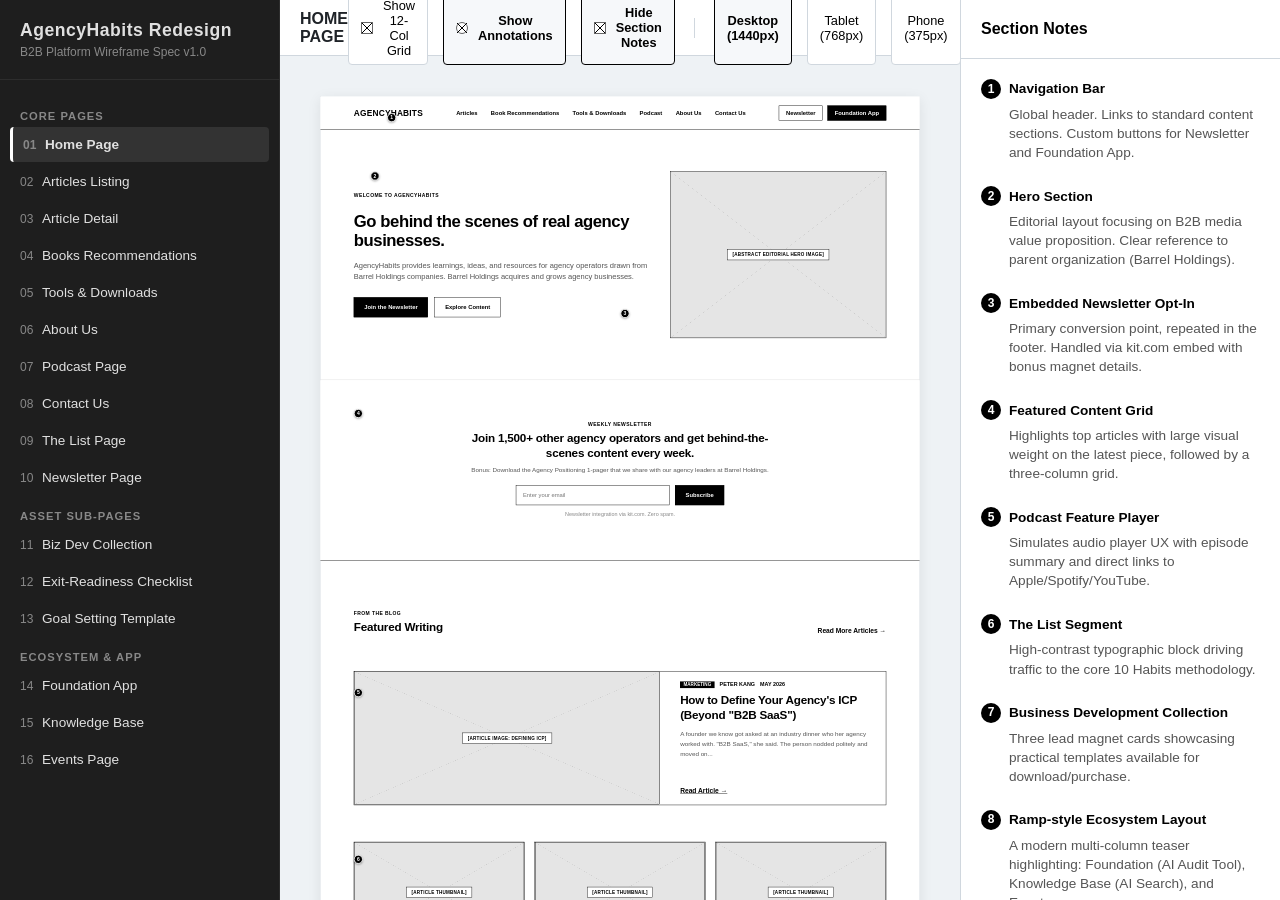
==== index.html @ b7a760b6 "change mobile block message to English" ====
<!DOCTYPE html>
<html lang="en">
<head>
  <meta charset="UTF-8">
  <meta name="viewport" content="width=device-width, initial-scale=1.0">
  <title>AgencyHabits Redesign — Wireframes Spec</title>
  <link rel="stylesheet" href="styles.css">
</head>
<body>

  <!-- LEFT PANEL: Side navigation list of wireframes -->
  <aside class="sidebar">
    <div class="sidebar-header">
      <h1>AgencyHabits Redesign</h1>
      <p>B2B Platform Wireframe Spec v1.0</p>
    </div>
    
    <nav class="sidebar-menu">
      <div class="menu-section-title">Core Pages</div>
      <div class="menu-item active" data-page-id="home" onclick="navigateTo('home')">
        <span class="menu-item-num">01</span> Home Page
      </div>
      <div class="menu-item" data-page-id="articles" onclick="navigateTo('articles')">
        <span class="menu-item-num">02</span> Articles Listing
      </div>
      <div class="menu-item" data-page-id="article_template" onclick="navigateTo('article_template')">
        <span class="menu-item-num">03</span> Article Detail
      </div>
      <div class="menu-item" data-page-id="books" onclick="navigateTo('books')">
        <span class="menu-item-num">04</span> Books Recommendations
      </div>
      <div class="menu-item" data-page-id="tools" onclick="navigateTo('tools')">
        <span class="menu-item-num">05</span> Tools & Downloads
      </div>
      <div class="menu-item" data-page-id="about" onclick="navigateTo('about')">
        <span class="menu-item-num">06</span> About Us
      </div>
      <div class="menu-item" data-page-id="podcast" onclick="navigateTo('podcast')">
        <span class="menu-item-num">07</span> Podcast Page
      </div>
      <div class="menu-item" data-page-id="contact" onclick="navigateTo('contact')">
        <span class="menu-item-num">08</span> Contact Us
      </div>
      <div class="menu-item" data-page-id="thelist" onclick="navigateTo('thelist')">
        <span class="menu-item-num">09</span> The List Page
      </div>
      <div class="menu-item" data-page-id="newsletter" onclick="navigateTo('newsletter')">
        <span class="menu-item-num">10</span> Newsletter Page
      </div>

      <div class="menu-section-title">Asset Sub-Pages</div>
      <div class="menu-item" data-page-id="bizdev_collection" onclick="navigateTo('bizdev_collection')">
        <span class="menu-item-num">11</span> Biz Dev Collection
      </div>
      <div class="menu-item" data-page-id="exit_checklist" onclick="navigateTo('exit_checklist')">
        <span class="menu-item-num">12</span> Exit-Readiness Checklist
      </div>
      <div class="menu-item" data-page-id="goal_template" onclick="navigateTo('goal_template')">
        <span class="menu-item-num">13</span> Goal Setting Template
      </div>

      <div class="menu-section-title">Ecosystem & App</div>
      <div class="menu-item" data-page-id="foundation" onclick="navigateTo('foundation')">
        <span class="menu-item-num">14</span> Foundation App
      </div>
      <div class="menu-item" data-page-id="kb" onclick="navigateTo('kb')">
        <span class="menu-item-num">15</span> Knowledge Base
      </div>
      <div class="menu-item" data-page-id="events" onclick="navigateTo('events')">
        <span class="menu-item-num">16</span> Events Page
      </div>
    </nav>
  </aside>

  <!-- MIDDLE: Main layout workspace -->
  <main class="main-layout">
    <!-- Top toolbar controls -->
    <div class="control-bar">
      <div class="page-title-display" id="page-title-display">HOME PAGE</div>
      <div class="view-controls">
        <!-- Canvas view controls -->
        <button class="btn-control" id="btn-grid" onclick="toggleGrid()">
          <span class="wf-icon-placeholder" style="width: 12px; height: 12px; border-color: #666; margin-right: 4px;"></span> Show 12-Col Grid
        </button>
        <button class="btn-control active" id="btn-annotations" onclick="toggleAnnotations()">
          <span class="wf-icon-placeholder wf-icon-circle" style="width: 12px; height: 12px; border-color: #666; margin-right: 4px;"></span> Show Annotations
        </button>
        <button class="btn-control active" id="btn-section-notes" onclick="toggleSectionNotes()">
          <span class="wf-icon-placeholder" style="width: 12px; height: 12px; border-color: #666; margin-right: 4px;"></span> Hide Section Notes
        </button>
        
        <span style="border-left: 1px solid #d0d7de; margin: 0 4px; height: 20px; align-self: center;"></span>

        <!-- Device viewport switcher -->
        <button class="btn-control active" id="btn-device-desktop" onclick="setDeviceView('desktop')">
          Desktop (1440px)
        </button>
        <button class="btn-control" id="btn-device-tablet" onclick="setDeviceView('tablet')">
          Tablet (768px)
        </button>
        <button class="btn-control" id="btn-device-phone" onclick="setDeviceView('phone')">
          Phone (375px)
        </button>
      </div>
    </div>

    <!-- Wireframe canvas space -->
    <div class="canvas-viewport" id="canvas-viewport">
      <div class="canvas-scale-wrapper" id="canvas-scale-wrapper">
        <div class="wireframe-canvas" id="wireframe-canvas">
          <!-- Rendered wireframes and overlay badges go here -->
        </div>
      </div>
    </div>
  </main>

  <!-- RIGHT PANEL: Annotation details -->
  <aside class="annotation-sidebar" id="annotation-sidebar">
    <div class="annotation-sidebar-header">
      <h2>Section Notes</h2>
    </div>
    <div class="annotation-list" id="annotation-list">
      <!-- Annotation items go here -->
    </div>
  </aside>

  <!-- MOBILE ACCESS BLOCK OVERLAY (Triggers on physical phone screen sizes) -->
  <div class="mobile-block-overlay">
    <div class="mobile-block-content">
      <span class="mobile-block-icon">🖥️</span>
      <h2>Desktop Only Access</h2>
      <p>Please open this link on a desktop computer or laptop to view the interactive wireframes.</p>
    </div>
  </div>

  <script src="app.js"></script>
</body>
</html>
---- styles.css ----
/* Design System & Presentation CSS for AgencyHabits Wireframes */

/* 1. PRESENTATION WRAPPER (Figma-like workspace) */
:root {
  --bg-workspace: #eef2f5;
  --bg-sidebar: #1e1e1e;
  --text-sidebar: #e0e0e0;
  --text-sidebar-muted: #888888;
  --border-sidebar: #2d2d2d;
  --accent-blue: #007acc;
  
  /* Wireframe variables */
  --wf-bg: #ffffff;
  --wf-text: #000000;
  --wf-text-muted: #555555;
  --wf-border: #000000;
  --wf-border-muted: #cccccc;
  --wf-placeholder-bg: #e5e5e5;
  --wf-placeholder-text: #666666;
}

* {
  box-sizing: border-box;
  margin: 0;
  padding: 0;
}

body {
  font-family: -apple-system, BlinkMacSystemFont, "Segoe UI", Roboto, Helvetica, Arial, sans-serif;
  background-color: var(--bg-workspace);
  overflow: hidden;
  height: 100vh;
  display: flex;
}

/* Sidebar Navigation */
.sidebar {
  width: 280px;
  min-width: 280px;
  max-width: 280px;
  background-color: var(--bg-sidebar);
  color: var(--text-sidebar);
  border-right: 1px solid var(--border-sidebar);
  display: flex;
  flex-direction: column;
  height: 100vh;
  z-index: 10;
  flex-shrink: 0;
}

.sidebar-header {
  padding: 20px;
  border-bottom: 1px solid var(--border-sidebar);
}

.sidebar-header h1 {
  font-size: 1.1rem;
  font-weight: 700;
  letter-spacing: 0.5px;
}

.sidebar-header p {
  font-size: 0.75rem;
  color: var(--text-sidebar-muted);
  margin-top: 4px;
}

.sidebar-menu {
  flex: 1;
  overflow-y: auto;
  padding: 15px 10px;
}

.menu-section-title {
  font-size: 0.7rem;
  text-transform: uppercase;
  color: var(--text-sidebar-muted);
  font-weight: 700;
  margin: 15px 10px 5px 10px;
  letter-spacing: 1px;
}

.menu-item {
  display: flex;
  align-items: center;
  padding: 10px;
  font-size: 0.85rem;
  color: var(--text-sidebar);
  text-decoration: none;
  border-radius: 4px;
  margin-bottom: 2px;
  cursor: pointer;
  transition: background-color 0.2s;
}

.menu-item:hover {
  background-color: #2a2a2a;
}

.menu-item.active {
  background-color: #333333;
  font-weight: 600;
  border-left: 3px solid #ffffff;
}

.menu-item-num {
  font-size: 0.75rem;
  color: var(--text-sidebar-muted);
  width: 22px;
}

/* Control Bar at Top of Canvas */
.main-layout {
  flex: 1;
  display: flex;
  flex-direction: column;
  height: 100vh;
  position: relative;
  min-width: 0;
}

.control-bar {
  height: 56px;
  background-color: #ffffff;
  border-bottom: 1px solid #d0d7de;
  display: flex;
  align-items: center;
  justify-content: space-between;
  padding: 0 20px;
  z-index: 5;
}

.page-title-display {
  font-size: 1rem;
  font-weight: 600;
  color: #1f2328;
}

.view-controls {
  display: flex;
  gap: 15px;
}

.btn-control {
  background: #ffffff;
  border: 1px solid #d0d7de;
  padding: 6px 12px;
  border-radius: 4px;
  font-size: 0.8rem;
  font-weight: 500;
  cursor: pointer;
  display: flex;
  align-items: center;
  gap: 6px;
}

.btn-control:hover {
  background: #f6f8fa;
  border-color: #8c959f;
}

.btn-control.active {
  background: #f6f8fa;
  border-color: #000000;
  font-weight: 600;
}

/* Main Canvas Viewport */
.canvas-viewport {
  flex: 1;
  overflow-y: auto;
  overflow-x: hidden;
  padding: 40px;
  display: flex;
  justify-content: center;
  align-items: flex-start;
  position: relative;
}

/* Canvas Scale Wrapper to handle Framer-like zoom-to-fit scroll boundaries */
.canvas-scale-wrapper {
  position: relative;
  display: flex;
  justify-content: center;
  align-items: flex-start;
  transform-origin: top center;
  transition: width 0.2s ease, height 0.2s ease;
}

/* Desktop Canvas container (Locks to 1440px wide) */
.wireframe-canvas {
  min-height: 900px;
  background-color: var(--wf-bg);
  box-shadow: 0 8px 30px rgba(0, 0, 0, 0.08);
  border: 1px solid #d0d7de;
  position: relative;
  transform-origin: top center;
  flex-shrink: 0;
  display: flex;
  flex-direction: column;
}

/* 12-Column Grid Overlay */
.grid-overlay {
  position: absolute;
  top: 0;
  left: 0;
  width: 100%;
  height: 100%;
  pointer-events: none;
  z-index: 100;
  display: grid;
  grid-template-columns: repeat(12, 1fr);
  column-gap: 24px;
  padding: 0 80px; /* Generous margins */
  opacity: 0.15;
  display: none; /* Toggleable */
}

.grid-overlay-col {
  background-color: #ff0000;
  height: 100%;
}

/* Annotation Sidebar Pane */
.annotation-sidebar {
  width: 320px;
  min-width: 320px;
  max-width: 320px;
  background-color: #ffffff;
  border-left: 1px solid #d0d7de;
  display: flex;
  flex-direction: column;
  height: 100vh;
  z-index: 10;
  flex-shrink: 0;
}

.annotation-sidebar-header {
  padding: 20px;
  border-bottom: 1px solid #d0d7de;
}

.annotation-sidebar-header h2 {
  font-size: 1rem;
  font-weight: 600;
}

.annotation-list {
  flex: 1;
  overflow-y: auto;
  padding: 20px;
}

.annotation-item {
  margin-bottom: 24px;
  font-size: 0.85rem;
  line-height: 1.4;
}

.annotation-item-header {
  display: flex;
  align-items: center;
  gap: 8px;
  margin-bottom: 6px;
}

.annotation-num {
  width: 20px;
  height: 20px;
  border-radius: 50%;
  background-color: #000000;
  color: #ffffff;
  font-size: 0.75rem;
  font-weight: 700;
  display: flex;
  align-items: center;
  justify-content: center;
}

.annotation-title {
  font-weight: 600;
}

.annotation-body {
  color: #555555;
  padding-left: 28px;
}

.annotation-badge {
  position: absolute;
  width: 22px;
  height: 22px;
  border-radius: 50%;
  background-color: #000000;
  color: #ffffff;
  font-size: 0.75rem;
  font-weight: 700;
  display: flex;
  align-items: center;
  justify-content: center;
  border: 2px solid #ffffff;
  box-shadow: 0 2px 5px rgba(0,0,0,0.3);
  z-index: 99;
  cursor: pointer;
}

/* 2. WIREFRAME GLOBAL COMPONENT STYLING */

/* Typography */
.wf-h1 {
  font-family: inherit;
  font-size: 40px;
  line-height: 1.15;
  font-weight: 800;
  color: var(--wf-text);
  letter-spacing: -1px;
}

.wf-h2 {
  font-family: inherit;
  font-size: 28px;
  line-height: 1.25;
  font-weight: 700;
  color: var(--wf-text);
  letter-spacing: -0.5px;
}

.wf-h3 {
  font-family: inherit;
  font-size: 20px;
  line-height: 1.3;
  font-weight: 700;
  color: var(--wf-text);
}

.wf-h4 {
  font-family: inherit;
  font-size: 16px;
  line-height: 1.4;
  font-weight: 700;
  color: var(--wf-text);
}

.wf-body-large {
  font-size: 18px;
  line-height: 1.5;
  color: var(--wf-text-muted);
}

.wf-body {
  font-size: 15px;
  line-height: 1.6;
  color: var(--wf-text-muted);
}

.wf-body-small {
  font-size: 13px;
  line-height: 1.5;
  color: var(--wf-text-muted);
}

/* Grid & Layout Units */
.grid-container {
  display: grid;
  grid-template-columns: repeat(12, 1fr);
  column-gap: 24px;
  row-gap: 48px; /* Generous spacing between rows when wrapping */
  padding: 0 80px;
  width: 100%;
}

.wf-section-pad {
  padding-top: 120px; /* Enormous breathing room */
  padding-bottom: 120px; /* Enormous breathing room */
  border-bottom: 1px solid var(--wf-border-muted);
}

/* Global Nav Bar */
.wf-nav {
  height: 80px;
  border-bottom: 1px solid var(--wf-border);
  display: flex;
  align-items: center;
  justify-content: space-between;
  padding: 0 80px;
  background: var(--wf-bg);
}

.wf-logo {
  font-size: 20px;
  font-weight: 800;
  text-transform: uppercase;
  letter-spacing: 0.5px;
  text-decoration: none;
  color: var(--wf-text);
}

.wf-nav-links {
  display: flex;
  gap: 32px;
}

.wf-nav-link {
  text-decoration: none;
  font-size: 14px;
  font-weight: 600;
  color: var(--wf-text);
}

.wf-nav-link:hover {
  text-decoration: underline;
}

/* Global Footer */
.wf-footer {
  border-top: 1px solid var(--wf-border);
  padding: 100px 80px;
  background: var(--wf-bg);
}

.wf-footer-top {
  display: flex;
  justify-content: space-between;
  margin-bottom: 40px;
}

.wf-footer-links {
  display: grid;
  grid-template-columns: repeat(2, 1fr);
  column-gap: 60px;
  row-gap: 12px;
}

.wf-footer-link {
  font-size: 14px;
  text-decoration: none;
  color: var(--wf-text);
  font-weight: 500;
}

.wf-footer-link:hover {
  text-decoration: underline;
}

.wf-footer-bottom {
  display: flex;
  justify-content: space-between;
  align-items: center;
  padding-top: 24px;
  border-top: 1px solid var(--wf-border-muted);
}

.wf-footer-copyright {
  font-size: 13px;
  color: var(--wf-text-muted);
}

/* Shared UI Components */
.wf-btn {
  display: inline-flex;
  align-items: center;
  justify-content: center;
  padding: 12px 24px;
  font-size: 14px;
  font-weight: 600;
  text-decoration: none;
  cursor: pointer;
  height: 48px;
  border-radius: 0; /* Boxy wireframe aesthetic */
  transition: opacity 0.2s;
}

.wf-btn-primary {
  background-color: var(--wf-text);
  color: var(--wf-bg);
  border: 1px solid var(--wf-text);
}

.wf-btn-secondary {
  background-color: var(--wf-bg);
  color: var(--wf-text);
  border: 1px solid var(--wf-text);
}

.wf-btn-primary:hover, .wf-btn-secondary:hover {
  opacity: 0.8;
}

.wf-input-text {
  height: 48px;
  padding: 0 16px;
  border: 1px solid var(--wf-border);
  font-size: 14px;
  outline: none;
  background-color: var(--wf-bg);
  width: 100%;
}

.wf-label {
  font-size: 12px;
  font-weight: 700;
  text-transform: uppercase;
  letter-spacing: 1px;
  display: block;
  margin-bottom: 8px;
}

/* Custom Wireframe Placeholders */
.wf-placeholder-box {
  background-color: var(--wf-placeholder-bg);
  border: 1px solid var(--wf-border);
  position: relative;
  display: flex;
  align-items: center;
  justify-content: center;
  overflow: hidden;
}

/* Standard X Background for Wireframe Placeholders */
.wf-placeholder-box::before, .wf-placeholder-box::after {
  content: "";
  position: absolute;
  top: 0;
  left: 0;
  width: 100%;
  height: 100%;
  pointer-events: none;
}

.wf-placeholder-box::before {
  background: linear-gradient(to top right, transparent calc(50% - 0.5px), var(--wf-border-muted) 50%, transparent calc(50% + 0.5px));
}

.wf-placeholder-box::after {
  background: linear-gradient(to top left, transparent calc(50% - 0.5px), var(--wf-border-muted) 50%, transparent calc(50% + 0.5px));
}

.wf-placeholder-label {
  background-color: var(--wf-bg);
  color: var(--wf-text);
  padding: 6px 12px;
  border: 1px solid var(--wf-border);
  font-size: 11px;
  font-weight: 700;
  text-transform: uppercase;
  z-index: 1;
  letter-spacing: 0.5px;
}

/* Geometric Icon Placeholders */
.wf-icon-placeholder {
  width: 24px;
  height: 24px;
  border: 1px solid var(--wf-border);
  display: inline-flex;
  align-items: center;
  justify-content: center;
  position: relative;
  background-color: var(--wf-bg);
  flex-shrink: 0;
}

.wf-icon-placeholder::before, .wf-icon-placeholder::after {
  content: "";
  position: absolute;
  top: 0;
  left: 0;
  width: 100%;
  height: 100%;
}
.wf-icon-placeholder::before {
  background: linear-gradient(to top right, transparent calc(50% - 0.5px), var(--wf-border) 50%, transparent calc(50% + 0.5px));
}
.wf-icon-placeholder::after {
  background: linear-gradient(to top left, transparent calc(50% - 0.5px), var(--wf-border) 50%, transparent calc(50% + 0.5px));
}

.wf-icon-circle {
  border-radius: 50%;
}

/* 3. PAGE-SPECIFIC CONTAINER ELEMENTS */

.wf-newsletter-cta-band {
  background-color: var(--wf-bg);
  border-bottom: 1px solid var(--wf-border);
  padding: 100px 80px;
}

.wf-newsletter-cta-content {
  max-width: 800px;
  margin: 0 auto;
  text-align: center;
}

.wf-newsletter-form {
  display: flex;
  gap: 12px;
  margin-top: 24px;
  justify-content: center;
  max-width: 500px;
  margin-left: auto;
  margin-right: auto;
}

/* Article Cards */
.wf-article-card {
  border: 1px solid var(--wf-border);
  background: var(--wf-bg);
  display: flex;
  flex-direction: column;
}

.wf-article-card-large {
  grid-column: span 12;
  display: grid;
  grid-template-columns: repeat(12, 1fr);
  column-gap: 24px;
  border: 1px solid var(--wf-border);
}

.wf-article-card-image {
  height: 240px;
  width: 100%;
}

.wf-article-card-content {
  padding: 24px;
  display: flex;
  flex-direction: column;
  justify-content: space-between;
  flex: 1;
}

.wf-meta-row {
  display: flex;
  align-items: center;
  gap: 12px;
  margin-bottom: 12px;
  font-size: 13px;
  font-weight: 600;
  text-transform: uppercase;
}

.wf-category-tag {
  background: var(--wf-text);
  color: var(--wf-bg);
  padding: 2px 8px;
  font-size: 11px;
}

/* Book Cards */
.wf-book-card {
  border: 1px solid var(--wf-border);
  padding: 24px;
  display: flex;
  gap: 24px;
  background: var(--wf-bg);
}

.wf-book-cover {
  width: 120px;
  height: 180px;
  flex-shrink: 0;
}

.wf-book-info {
  display: flex;
  flex-direction: column;
  justify-content: space-between;
}

/* Tool cards */
.wf-tool-card {
  border: 1px solid var(--wf-border);
  display: flex;
  margin-bottom: 40px;
  background: var(--wf-bg);
}

.wf-tool-card-reverse {
  flex-direction: row-reverse;
}

.wf-tool-image {
  width: 50%;
  height: 360px;
}

.wf-tool-content {
  width: 50%;
  padding: 48px;
  display: flex;
  flex-direction: column;
  justify-content: center;
}

/* Accordion */
.wf-accordion {
  border: 1px solid var(--wf-border);
  margin-bottom: 12px;
  background: var(--wf-bg);
}

.wf-accordion-header {
  padding: 20px 24px;
  font-weight: 700;
  display: flex;
  justify-content: space-between;
  align-items: center;
  cursor: pointer;
  user-select: none;
}

.wf-accordion-content {
  padding: 0 24px 20px 24px;
  color: var(--wf-text-muted);
  display: none;
}

.wf-accordion.open .wf-accordion-content {
  display: block;
}

.wf-accordion-icon {
  font-size: 18px;
  font-weight: bold;
}

/* Filter Tabs */
.wf-filters {
  display: flex;
  gap: 8px;
  margin-top: 24px;
  margin-bottom: 40px;
  flex-wrap: wrap;
  align-items: center;
  justify-content: space-between;
}

.wf-filter-tabs {
  display: flex;
  gap: 8px;
  flex-wrap: wrap;
}

.wf-filter-tab {
  padding: 8px 16px;
  border: 1px solid var(--wf-border-muted);
  font-size: 13px;
  font-weight: 600;
  cursor: pointer;
  background: var(--wf-bg);
}

.wf-filter-tab.active {
  border-color: var(--wf-border);
  background: var(--wf-text);
  color: var(--wf-bg);
}

/* Reading Progress Bar */
.wf-reading-progress-container {
  position: sticky;
  top: 0;
  width: 100%;
  height: 4px;
  background-color: var(--wf-border-muted);
  z-index: 1000;
}

.wf-reading-progress-bar {
  height: 100%;
  width: 30%; /* Will animate or stay static in wireframe */
  background-color: var(--wf-text);
}

/* Numbered Items for The List */
.wf-list-item {
  padding: 60px 0;
  border-bottom: 1px solid var(--wf-border-muted);
}

.wf-list-item-num {
  font-size: 64px;
  font-family: Georgia, serif;
  font-weight: bold;
  line-height: 1;
  margin-bottom: 16px;
}

/* General Layout helpers */
.flex-row {
  display: flex;
}

.gap-large {
  gap: 40px;
}

.align-center {
  align-items: center;
}

.justify-between {
  justify-content: space-between;
}

.flex-1 {
  flex: 1;
}

.width-60 {
  width: 60%;
}

.width-40 {
  width: 40%;
}

/* 4. RESPONSIVE MEDIA QUERIES FOR WIREFRAME CANVAS CONTENT (REMOVED: Handled dynamically by canvas device switcher to prevent desktop layout breakage on narrow browser viewports) */

/* 5. CANVAS DEVICE SWITCHER SPECIFIC OVERRIDES */
.wireframe-canvas.view-desktop {
  width: 1440px !important;
  min-width: 1440px !important;
  max-width: 1440px !important;
}

.wireframe-canvas.view-tablet {
  width: 768px !important;
  min-width: 768px !important;
  max-width: 768px !important;
}

.wireframe-canvas.view-phone {
  width: 375px !important;
  min-width: 375px !important;
  max-width: 375px !important;
}

/* Tablet Responsive Canvas Overrides */
.view-tablet .grid-container {
  padding: 0 40px !important;
  column-gap: 20px !important;
  row-gap: 32px !important;
}

.view-tablet .grid-container > * {
  grid-column: span 12 !important;
}

.view-tablet .wf-section-pad {
  padding-top: 80px !important;
  padding-bottom: 80px !important;
}

.view-tablet .wf-nav {
  padding: 20px 40px !important;
  height: auto !important;
  flex-direction: column !important;
  gap: 16px !important;
}

.view-tablet .wf-nav-links {
  gap: 16px !important;
  flex-wrap: wrap !important;
  justify-content: center !important;
}

.view-tablet .wf-article-card-large {
  grid-template-columns: 1fr !important;
}

.view-tablet .wf-article-card-large > div {
  grid-column: span 12 !important;
}

.view-tablet .wf-footer, .view-tablet .wf-newsletter-cta-band {
  padding: 60px 40px !important;
}

/* Tablet Typography Overrides */
.view-tablet .wf-h1 { font-size: 32px !important; line-height: 1.2 !important; }
.view-tablet .wf-h2 { font-size: 24px !important; line-height: 1.25 !important; }
.view-tablet .wf-h3 { font-size: 18px !important; line-height: 1.3 !important; }
.view-tablet .wf-h4 { font-size: 15px !important; }


/* Phone Responsive Canvas Overrides */
.view-phone .grid-container {
  padding: 0 20px !important;
  column-gap: 12px !important;
  row-gap: 24px !important;
}

.view-phone .grid-container > * {
  grid-column: span 12 !important;
}

.view-phone .wf-section-pad {
  padding-top: 60px !important;
  padding-bottom: 60px !important;
}

.view-phone .wf-nav {
  padding: 16px 20px !important;
  height: auto !important;
  flex-direction: column !important;
  gap: 12px !important;
  align-items: center !important;
}

.view-phone .wf-nav-links {
  flex-direction: column !important;
  gap: 12px !important;
  align-items: center !important;
}

.view-phone .wf-article-card-large {
  grid-template-columns: 1fr !important;
}

.view-phone .wf-article-card-large > div {
  grid-column: span 12 !important;
}

.view-phone .wf-footer, .view-phone .wf-newsletter-cta-band {
  padding: 48px 20px !important;
}

/* Phone Typography Overrides */
.view-phone .wf-h1 { font-size: 24px !important; line-height: 1.25 !important; letter-spacing: -0.5px !important; }
.view-phone .wf-h2 { font-size: 20px !important; line-height: 1.3 !important; }
.view-phone .wf-h3 { font-size: 16px !important; line-height: 1.35 !important; }
.view-phone .wf-h4 { font-size: 14px !important; }
.view-phone .wf-body-large { font-size: 15px !important; line-height: 1.5 !important; }
.view-phone .wf-body { font-size: 14px !important; line-height: 1.55 !important; }
.view-phone .wf-body-small { font-size: 12px !important; line-height: 1.5 !important; }


/* Universal selector overrides inside Tablet / Phone views to stack 2-col and 3-col layouts */
.view-tablet div[style*="grid-template-columns: repeat(2, 1fr)"],
.view-phone div[style*="grid-template-columns: repeat(2, 1fr)"],
.view-tablet div[style*="grid-template-columns: repeat(3, 1fr)"],
.view-phone div[style*="grid-template-columns: repeat(3, 1fr)"],
.view-tablet div[style*="grid-template-columns: repeat(12, 1fr)"],
.view-phone div[style*="grid-template-columns: repeat(12, 1fr)"] {
  grid-template-columns: 1fr !important;
  gap: 24px !important;
}

/* Force all inline grid items to span full width to prevent column breakage */
.view-tablet [style*="grid-column"],
.view-phone [style*="grid-column"] {
  grid-column: 1 / -1 !important;
}

/* Reset hardcoded height sections to flow dynamically when stacked */
.view-tablet section[style*="height:"],
.view-phone section[style*="height:"] {
  height: auto !important;
  min-height: 500px !important;
  padding-top: 60px !important;
  padding-bottom: 60px !important;
}

.view-tablet .wf-tool-card, .view-phone .wf-tool-card {
  flex-direction: column !important;
}

.view-tablet .wf-tool-image, .view-phone .wf-tool-image,
.view-tablet .wf-tool-content, .view-phone .wf-tool-content {
  width: 100% !important;
  padding: 24px !important;
}

.view-phone .wf-placeholder-box {
  height: 160px !important; /* Scale down card thumbnails and images on mobile */
  min-height: 0 !important; /* Overrides inline min-heights like 320px */
}

.view-tablet .wf-placeholder-box {
  min-height: 0 !important; /* Overrides inline min-heights like 320px */
}

.view-phone .annotation-badge {
  left: auto !important;
  right: 12px !important;
}

.view-phone .wf-newsletter-form {
  flex-direction: column !important;
  width: 100% !important;
  max-width: 100% !important;
  gap: 12px !important;
}

.view-phone .wf-newsletter-form input,
.view-phone .wf-newsletter-form button {
  width: 100% !important;
}

/* Stacking book cards on mobile to avoid horizontal squishing */
.view-phone .wf-book-card {
  flex-direction: column !important;
  align-items: center !important;
  text-align: center !important;
  gap: 16px !important;
  padding: 20px !important;
}

.view-phone .wf-book-cover {
  width: 100px !important;
  height: 150px !important;
}

.view-phone .wf-book-info {
  gap: 12px !important;
}

/* Resizing list step numbers to fit mobile screen widths */
.view-phone .wf-list-item-num {
  font-size: 48px !important;
  margin-bottom: 8px !important;
}

.view-tablet .wf-list-item-num {
  font-size: 56px !important;
}

/* Universal selector overrides for inline padded blocks inside Tablet / Phone views */
.view-phone [style*="padding: 48px"] { padding: 24px !important; }
.view-phone [style*="padding: 40px"] { padding: 20px !important; }
.view-phone [style*="padding: 32px"] { padding: 16px !important; }
.view-phone [style*="padding: 24px"] { padding: 16px !important; }
.view-phone [style*="padding: 20px"] { padding: 12px !important; }

.view-tablet [style*="padding: 48px"] { padding: 32px !important; }
.view-tablet [style*="padding: 40px"] { padding: 24px !important; }
.view-tablet [style*="padding: 32px"] { padding: 20px !important; }


/* ==========================================
   PHASE 5 SPECIFIC BUG FIXES (MOBILE ADAPTATION)
   ========================================== */

/* 1. Footer layout fixes on mobile (stacked top, stacked bottom, 2-col links) */
.view-phone .wf-footer-top {
  flex-direction: column !important;
  align-items: flex-start !important;
  gap: 32px !important;
}

.view-phone .wf-footer-links {
  grid-template-columns: repeat(2, 1fr) !important;
  gap: 16px !important;
  width: 100% !important;
}

.view-phone .wf-footer-bottom {
  flex-direction: column !important;
  align-items: flex-start !important;
  gap: 12px !important;
}

/* 2. Home Page Featured Podcast Player mobile stack and centering */
.view-phone div[style*="display: flex; gap: 24px; align-items: center;"] {
  flex-direction: column !important;
  align-items: center !important;
  text-align: center !important;
}

.view-phone div[style*="display: flex; gap: 24px; align-items: center;"] .wf-placeholder-box {
  width: 160px !important;
  height: 160px !important;
  margin-bottom: 8px !important;
}

.view-phone div[style*="display: flex; gap: 24px; align-items: center;"] div[style*="display: flex; align-items: center;"] {
  flex-direction: column !important;
  align-items: center !important;
  gap: 8px !important;
}

/* 3. Articles Listing Featured section layouts stack and size equalization */
.view-phone div[style*="grid-template-columns: repeat(12, 1fr)"] > div[style*="grid-column: span 8"],
.view-tablet div[style*="grid-template-columns: repeat(12, 1fr)"] > div[style*="grid-column: span 8"] {
  height: 220px !important;
}

.view-phone div[style*="grid-template-columns: repeat(12, 1fr)"] > div[style*="grid-column: span 8"] p,
.view-tablet div[style*="grid-template-columns: repeat(12, 1fr)"] > div[style*="grid-column: span 8"] p {
  display: none !important; /* Hide long excerpt paragraph */
}

.view-phone div[style*="grid-template-columns: repeat(12, 1fr)"] > div[style*="grid-column: span 8"] h2,
.view-tablet div[style*="grid-template-columns: repeat(12, 1fr)"] > div[style*="grid-column: span 8"] h2 {
  font-size: 16px !important;
  line-height: 1.3 !important;
}

.view-phone div[style*="grid-template-columns: repeat(12, 1fr)"] > div[style*="grid-column: span 8"] div[style*="padding: 40px"],
.view-tablet div[style*="grid-template-columns: repeat(12, 1fr)"] > div[style*="grid-column: span 8"] div[style*="padding: 40px"] {
  padding: 20px !important;
}

.view-phone div[style*="grid-template-columns: repeat(12, 1fr)"] > div[style*="grid-column: span 4"],
.view-tablet div[style*="grid-template-columns: repeat(12, 1fr)"] > div[style*="grid-column: span 4"] {
  height: auto !important;
  display: flex !important;
  flex-direction: column !important;
  gap: 24px !important;
}

.view-phone div[style*="grid-template-columns: repeat(12, 1fr)"] > div[style*="grid-column: span 4"] > div,
.view-tablet div[style*="grid-template-columns: repeat(12, 1fr)"] > div[style*="grid-column: span 4"] > div {
  height: 220px !important;
  flex: none !important;
}

/* 4. Podcast Page Archive Search Layout & Stacking list items */
.view-phone div[style*="display: flex; justify-content: space-between; align-items: center; padding: 20px; border: 1px solid #000;"] {
  flex-direction: column !important;
  align-items: stretch !important;
  gap: 16px !important;
  padding: 16px !important;
}

.view-phone div[style*="display: flex; justify-content: space-between; align-items: center; padding: 20px; border: 1px solid #000;"] > div[style*="display: flex; align-items: center; gap: 20px;"] {
  flex-wrap: wrap !important;
  gap: 12px !important;
}

.view-phone div[style*="display: flex; justify-content: space-between; align-items: center; padding: 20px; border: 1px solid #000;"] > div[style*="display: flex; align-items: center; gap: 20px;"] > div {
  width: 100% !important; /* Force title text wrap */
}

.view-phone div[style*="display: flex; justify-content: space-between; align-items: center; padding: 20px; border: 1px solid #000;"] button {
  width: 100% !important;
}

/* General Archive Headers stack (All Episodes search stack) */
.view-phone div[style*="display: flex; justify-content: space-between; align-items: center; margin-bottom: 32px;"] {
  flex-direction: column !important;
  align-items: flex-start !important;
  gap: 12px !important;
}

.view-phone div[style*="display: flex; justify-content: space-between; align-items: center; margin-bottom: 32px;"] div {
  width: 100% !important;
}

.view-phone div[style*="display: flex; justify-content: space-between; align-items: center; margin-bottom: 32px;"] input {
  width: 100% !important;
}

/* 5. Foundation App output preview tabs stack & content layout stack */
.view-phone div[style*="display: flex; border-bottom: 1px solid #000; background: #eee;"] {
  flex-direction: column !important;
  background: #eee !important;
}

.view-phone div[style*="display: flex; border-bottom: 1px solid #000; background: #eee;"] > div {
  border-bottom: 1px solid #000 !important;
  border-right: none !important;
  text-align: center !important;
  padding: 12px !important;
  width: 100% !important;
}

.view-phone #foundation-tab-content {
  flex-direction: column !important;
  padding: 20px !important;
  gap: 20px !important;
  text-align: center !important;
}

.view-phone #foundation-tab-content > div {
  width: 100% !important;
}

.view-phone #foundation-tab-content .wf-placeholder-box {
  width: 100% !important;
  height: 160px !important;
}

/* 6. Events Page Past Sessions layout stack */
.view-phone div[style*="display: flex; justify-content: space-between; align-items: center; padding: 16px; border-bottom: 1px solid #ddd;"] {
  flex-direction: column !important;
  align-items: flex-start !important;
  gap: 12px !important;
  padding: 16px 0 !important;
}

.view-phone div[style*="display: flex; justify-content: space-between; align-items: center; padding: 16px; border-bottom: 1px solid #ddd;"] > span {
  width: auto !important; /* Reset date width */
}

/* 7. Mobile Access Block Overlay (Triggers on phone browser widths) */
.mobile-block-overlay {
  display: none;
  position: fixed;
  top: 0;
  left: 0;
  width: 100vw;
  height: 100vh;
  background-color: #1a1a1a;
  color: #ffffff;
  z-index: 99999;
  justify-content: center;
  align-items: center;
  text-align: center;
  padding: 32px;
  box-sizing: border-box;
}

.mobile-block-content {
  max-width: 320px;
  display: flex;
  flex-direction: column;
  align-items: center;
  gap: 16px;
}

.mobile-block-icon {
  font-size: 56px;
  line-height: 1;
}

.mobile-block-content h2 {
  font-size: 22px;
  font-weight: 700;
  letter-spacing: -0.5px;
  line-height: 1.25;
  margin: 0;
}

.mobile-block-content p {
  font-size: 14px;
  line-height: 1.5;
  color: #999999;
  margin: 0;
}

/* Query targets window size below 768px (real mobile screen width) */
@media (max-width: 767px) {
  .mobile-block-overlay {
    display: flex;
  }
}
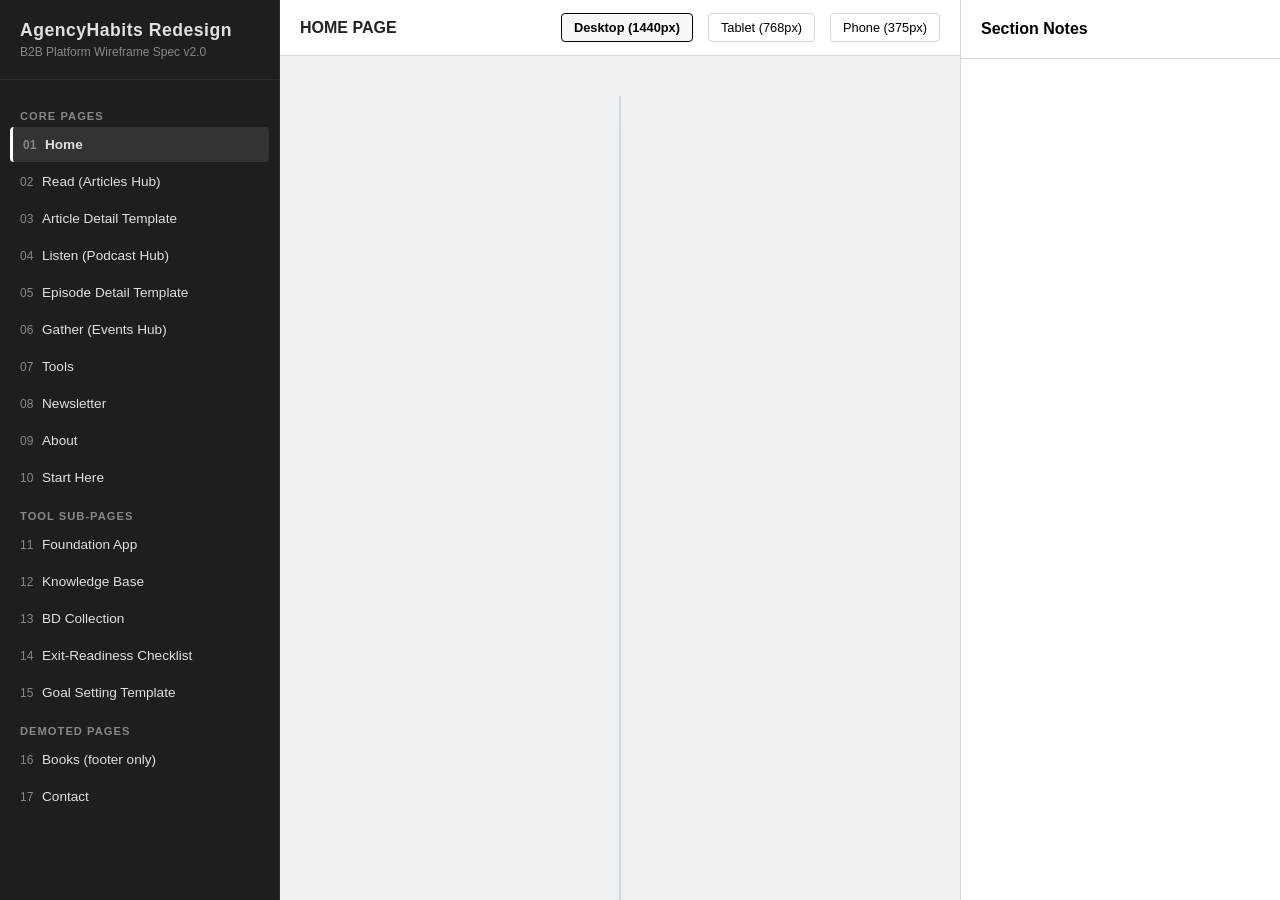
==== commit af3de006: "Refactor to v2.0 sitemap (Funnel Focus), clean up deprecated pages, compile specs PDF" ====
--- a/index.html
+++ b/index.html
@@ -12,62 +12,65 @@
   <aside class="sidebar">
     <div class="sidebar-header">
       <h1>AgencyHabits Redesign</h1>
-      <p>B2B Platform Wireframe Spec v1.0</p>
+      <p>B2B Platform Wireframe Spec v2.0</p>
     </div>
     
     <nav class="sidebar-menu">
       <div class="menu-section-title">Core Pages</div>
       <div class="menu-item active" data-page-id="home" onclick="navigateTo('home')">
-        <span class="menu-item-num">01</span> Home Page
+        <span class="menu-item-num">01</span> Home
       </div>
-      <div class="menu-item" data-page-id="articles" onclick="navigateTo('articles')">
-        <span class="menu-item-num">02</span> Articles Listing
+      <div class="menu-item" data-page-id="read" onclick="navigateTo('read')">
+        <span class="menu-item-num">02</span> Read (Articles Hub)
       </div>
       <div class="menu-item" data-page-id="article_template" onclick="navigateTo('article_template')">
-        <span class="menu-item-num">03</span> Article Detail
+        <span class="menu-item-num">03</span> Article Detail Template
       </div>
-      <div class="menu-item" data-page-id="books" onclick="navigateTo('books')">
-        <span class="menu-item-num">04</span> Books Recommendations
+      <div class="menu-item" data-page-id="listen" onclick="navigateTo('listen')">
+        <span class="menu-item-num">04</span> Listen (Podcast Hub)
+      </div>
+      <div class="menu-item" data-page-id="episode_template" onclick="navigateTo('episode_template')">
+        <span class="menu-item-num">05</span> Episode Detail Template
+      </div>
+      <div class="menu-item" data-page-id="gather" onclick="navigateTo('gather')">
+        <span class="menu-item-num">06</span> Gather (Events Hub)
       </div>
       <div class="menu-item" data-page-id="tools" onclick="navigateTo('tools')">
-        <span class="menu-item-num">05</span> Tools & Downloads
+        <span class="menu-item-num">07</span> Tools
+      </div>
+      <div class="menu-item" data-page-id="newsletter" onclick="navigateTo('newsletter')">
+        <span class="menu-item-num">08</span> Newsletter
       </div>
       <div class="menu-item" data-page-id="about" onclick="navigateTo('about')">
-        <span class="menu-item-num">06</span> About Us
+        <span class="menu-item-num">09</span> About
       </div>
-      <div class="menu-item" data-page-id="podcast" onclick="navigateTo('podcast')">
-        <span class="menu-item-num">07</span> Podcast Page
+      <div class="menu-item" data-page-id="start_here" onclick="navigateTo('start_here')">
+        <span class="menu-item-num">10</span> Start Here
+      </div>
+
+      <div class="menu-section-title">Tool Sub-Pages</div>
+      <div class="menu-item" data-page-id="foundation" onclick="navigateTo('foundation')">
+        <span class="menu-item-num">11</span> Foundation App
+      </div>
+      <div class="menu-item" data-page-id="kb" onclick="navigateTo('kb')">
+        <span class="menu-item-num">12</span> Knowledge Base
+      </div>
+      <div class="menu-item" data-page-id="bizdev_collection" onclick="navigateTo('bizdev_collection')">
+        <span class="menu-item-num">13</span> BD Collection
+      </div>
+      <div class="menu-item" data-page-id="exit_checklist" onclick="navigateTo('exit_checklist')">
+        <span class="menu-item-num">14</span> Exit-Readiness Checklist
+      </div>
+      <div class="menu-item" data-page-id="goal_template" onclick="navigateTo('goal_template')">
+        <span class="menu-item-num">15</span> Goal Setting Template
+      </div>
+
+      <div class="menu-section-title">Demoted Pages</div>
+      <div class="menu-item" data-page-id="books" onclick="navigateTo('books')">
+        <span class="menu-item-num">16</span> Books (footer only)
       </div>
       <div class="menu-item" data-page-id="contact" onclick="navigateTo('contact')">
-        <span class="menu-item-num">08</span> Contact Us
-      </div>
-      <div class="menu-item" data-page-id="thelist" onclick="navigateTo('thelist')">
-        <span class="menu-item-num">09</span> The List Page
-      </div>
-      <div class="menu-item" data-page-id="newsletter" onclick="navigateTo('newsletter')">
-        <span class="menu-item-num">10</span> Newsletter Page
-      </div>
-
-      <div class="menu-section-title">Asset Sub-Pages</div>
-      <div class="menu-item" data-page-id="bizdev_collection" onclick="navigateTo('bizdev_collection')">
-        <span class="menu-item-num">11</span> Biz Dev Collection
-      </div>
-      <div class="menu-item" data-page-id="exit_checklist" onclick="navigateTo('exit_checklist')">
-        <span class="menu-item-num">12</span> Exit-Readiness Checklist
-      </div>
-      <div class="menu-item" data-page-id="goal_template" onclick="navigateTo('goal_template')">
-        <span class="menu-item-num">13</span> Goal Setting Template
-      </div>
-
-      <div class="menu-section-title">Ecosystem & App</div>
-      <div class="menu-item" data-page-id="foundation" onclick="navigateTo('foundation')">
-        <span class="menu-item-num">14</span> Foundation App
-      </div>
-      <div class="menu-item" data-page-id="kb" onclick="navigateTo('kb')">
-        <span class="menu-item-num">15</span> Knowledge Base
-      </div>
-      <div class="menu-item" data-page-id="events" onclick="navigateTo('events')">
-        <span class="menu-item-num">16</span> Events Page
+        <span class="menu-item-num">17</span> Contact
       </div>
     </nav>
   </aside>
@@ -78,19 +81,6 @@
     <div class="control-bar">
       <div class="page-title-display" id="page-title-display">HOME PAGE</div>
       <div class="view-controls">
-        <!-- Canvas view controls -->
-        <button class="btn-control" id="btn-grid" onclick="toggleGrid()">
-          <span class="wf-icon-placeholder" style="width: 12px; height: 12px; border-color: #666; margin-right: 4px;"></span> Show 12-Col Grid
-        </button>
-        <button class="btn-control active" id="btn-annotations" onclick="toggleAnnotations()">
-          <span class="wf-icon-placeholder wf-icon-circle" style="width: 12px; height: 12px; border-color: #666; margin-right: 4px;"></span> Show Annotations
-        </button>
-        <button class="btn-control active" id="btn-section-notes" onclick="toggleSectionNotes()">
-          <span class="wf-icon-placeholder" style="width: 12px; height: 12px; border-color: #666; margin-right: 4px;"></span> Hide Section Notes
-        </button>
-        
-        <span style="border-left: 1px solid #d0d7de; margin: 0 4px; height: 20px; align-self: center;"></span>
-
         <!-- Device viewport switcher -->
         <button class="btn-control active" id="btn-device-desktop" onclick="setDeviceView('desktop')">
           Desktop (1440px)
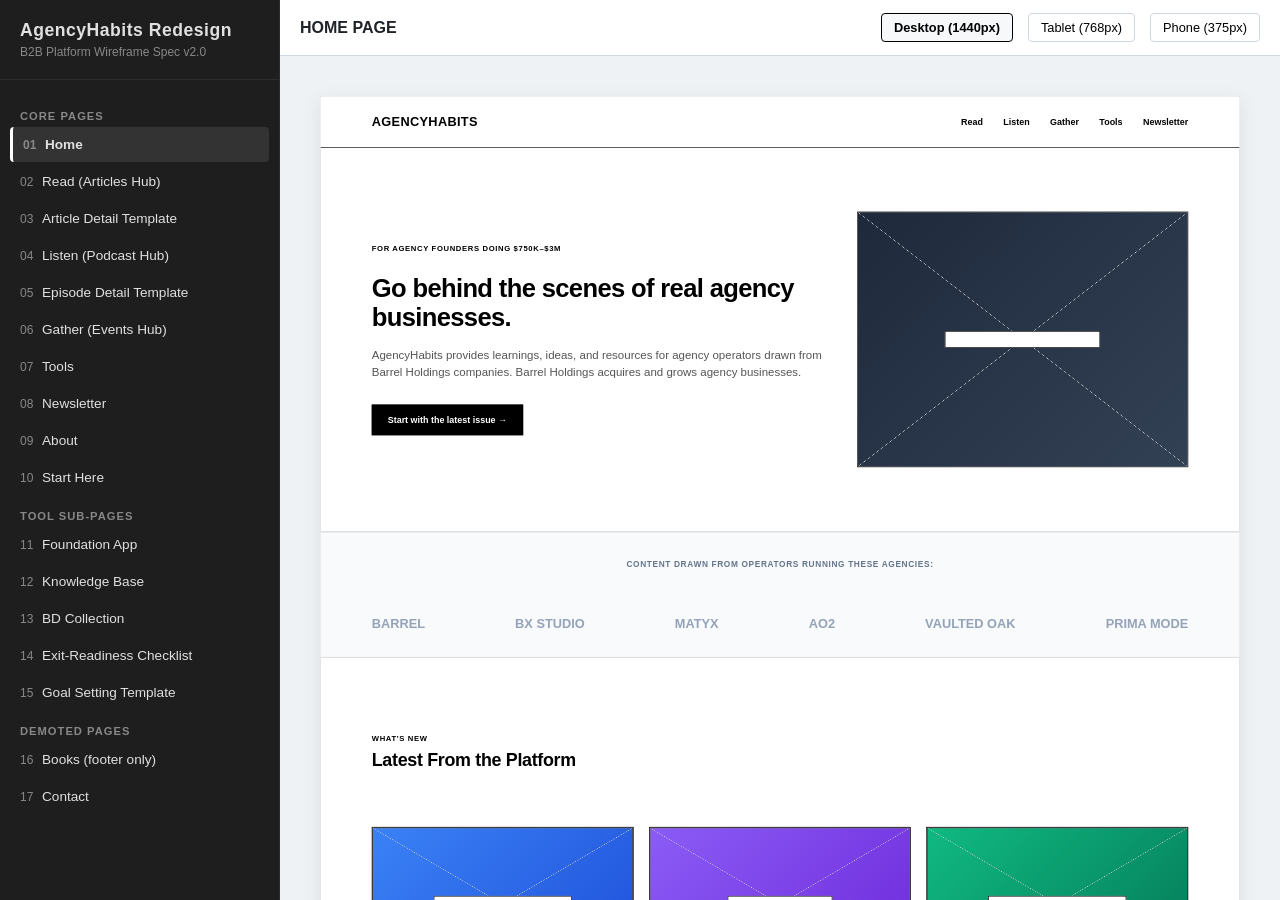
==== commit 6ab7b1c9: "Fix syntax error in app.js, completely remove Section Notes panel and associated annotations logic" ====
--- a/index.html
+++ b/index.html
@@ -104,15 +104,6 @@
     </div>
   </main>
 
-  <!-- RIGHT PANEL: Annotation details -->
-  <aside class="annotation-sidebar" id="annotation-sidebar">
-    <div class="annotation-sidebar-header">
-      <h2>Section Notes</h2>
-    </div>
-    <div class="annotation-list" id="annotation-list">
-      <!-- Annotation items go here -->
-    </div>
-  </aside>
 
   <!-- MOBILE ACCESS BLOCK OVERLAY (Triggers on physical phone screen sizes) -->
   <div class="mobile-block-overlay">
--- a/styles.css
+++ b/styles.css
@@ -222,88 +222,6 @@
   height: 100%;
 }
 
-/* Annotation Sidebar Pane */
-.annotation-sidebar {
-  width: 320px;
-  min-width: 320px;
-  max-width: 320px;
-  background-color: #ffffff;
-  border-left: 1px solid #d0d7de;
-  display: flex;
-  flex-direction: column;
-  height: 100vh;
-  z-index: 10;
-  flex-shrink: 0;
-}
-
-.annotation-sidebar-header {
-  padding: 20px;
-  border-bottom: 1px solid #d0d7de;
-}
-
-.annotation-sidebar-header h2 {
-  font-size: 1rem;
-  font-weight: 600;
-}
-
-.annotation-list {
-  flex: 1;
-  overflow-y: auto;
-  padding: 20px;
-}
-
-.annotation-item {
-  margin-bottom: 24px;
-  font-size: 0.85rem;
-  line-height: 1.4;
-}
-
-.annotation-item-header {
-  display: flex;
-  align-items: center;
-  gap: 8px;
-  margin-bottom: 6px;
-}
-
-.annotation-num {
-  width: 20px;
-  height: 20px;
-  border-radius: 50%;
-  background-color: #000000;
-  color: #ffffff;
-  font-size: 0.75rem;
-  font-weight: 700;
-  display: flex;
-  align-items: center;
-  justify-content: center;
-}
-
-.annotation-title {
-  font-weight: 600;
-}
-
-.annotation-body {
-  color: #555555;
-  padding-left: 28px;
-}
-
-.annotation-badge {
-  position: absolute;
-  width: 22px;
-  height: 22px;
-  border-radius: 50%;
-  background-color: #000000;
-  color: #ffffff;
-  font-size: 0.75rem;
-  font-weight: 700;
-  display: flex;
-  align-items: center;
-  justify-content: center;
-  border: 2px solid #ffffff;
-  box-shadow: 0 2px 5px rgba(0,0,0,0.3);
-  z-index: 99;
-  cursor: pointer;
-}
 
 /* 2. WIREFRAME GLOBAL COMPONENT STYLING */
 
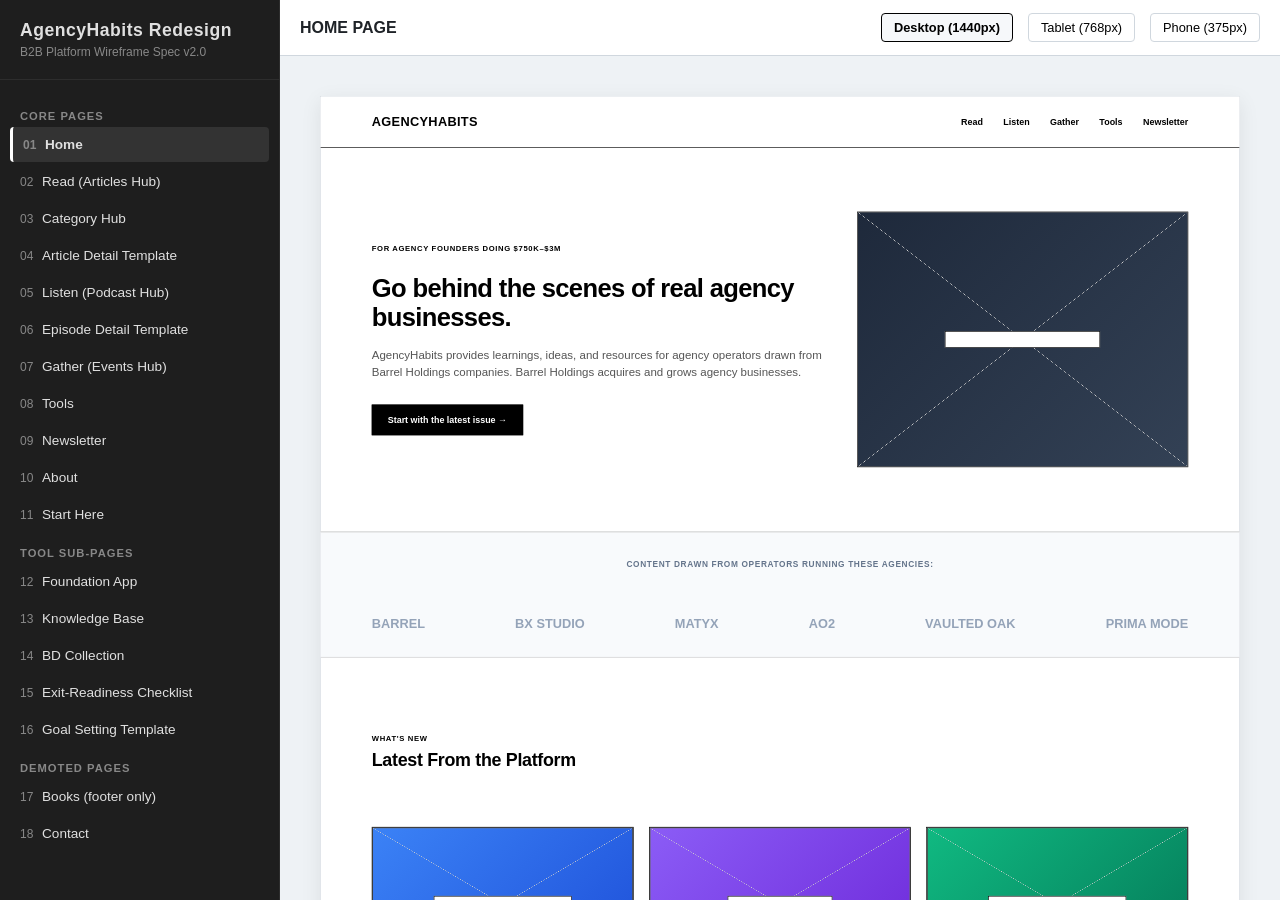
==== commit 7c04ab6c: "Implement v2.2 wireframe updates: two-column kb hero, unified templates, audio player, internal podc" ====
--- a/index.html
+++ b/index.html
@@ -23,54 +23,57 @@
       <div class="menu-item" data-page-id="read" onclick="navigateTo('read')">
         <span class="menu-item-num">02</span> Read (Articles Hub)
       </div>
+      <div class="menu-item" data-page-id="category_hub" onclick="navigateTo('category_hub')">
+        <span class="menu-item-num">03</span> Category Hub
+      </div>
       <div class="menu-item" data-page-id="article_template" onclick="navigateTo('article_template')">
-        <span class="menu-item-num">03</span> Article Detail Template
+        <span class="menu-item-num">04</span> Article Detail Template
       </div>
       <div class="menu-item" data-page-id="listen" onclick="navigateTo('listen')">
-        <span class="menu-item-num">04</span> Listen (Podcast Hub)
+        <span class="menu-item-num">05</span> Listen (Podcast Hub)
       </div>
       <div class="menu-item" data-page-id="episode_template" onclick="navigateTo('episode_template')">
-        <span class="menu-item-num">05</span> Episode Detail Template
+        <span class="menu-item-num">06</span> Episode Detail Template
       </div>
       <div class="menu-item" data-page-id="gather" onclick="navigateTo('gather')">
-        <span class="menu-item-num">06</span> Gather (Events Hub)
+        <span class="menu-item-num">07</span> Gather (Events Hub)
       </div>
       <div class="menu-item" data-page-id="tools" onclick="navigateTo('tools')">
-        <span class="menu-item-num">07</span> Tools
+        <span class="menu-item-num">08</span> Tools
       </div>
       <div class="menu-item" data-page-id="newsletter" onclick="navigateTo('newsletter')">
-        <span class="menu-item-num">08</span> Newsletter
+        <span class="menu-item-num">09</span> Newsletter
       </div>
       <div class="menu-item" data-page-id="about" onclick="navigateTo('about')">
-        <span class="menu-item-num">09</span> About
+        <span class="menu-item-num">10</span> About
       </div>
       <div class="menu-item" data-page-id="start_here" onclick="navigateTo('start_here')">
-        <span class="menu-item-num">10</span> Start Here
+        <span class="menu-item-num">11</span> Start Here
       </div>
 
       <div class="menu-section-title">Tool Sub-Pages</div>
       <div class="menu-item" data-page-id="foundation" onclick="navigateTo('foundation')">
-        <span class="menu-item-num">11</span> Foundation App
+        <span class="menu-item-num">12</span> Foundation App
       </div>
       <div class="menu-item" data-page-id="kb" onclick="navigateTo('kb')">
-        <span class="menu-item-num">12</span> Knowledge Base
+        <span class="menu-item-num">13</span> Knowledge Base
       </div>
       <div class="menu-item" data-page-id="bizdev_collection" onclick="navigateTo('bizdev_collection')">
-        <span class="menu-item-num">13</span> BD Collection
+        <span class="menu-item-num">14</span> BD Collection
       </div>
       <div class="menu-item" data-page-id="exit_checklist" onclick="navigateTo('exit_checklist')">
-        <span class="menu-item-num">14</span> Exit-Readiness Checklist
+        <span class="menu-item-num">15</span> Exit-Readiness Checklist
       </div>
       <div class="menu-item" data-page-id="goal_template" onclick="navigateTo('goal_template')">
-        <span class="menu-item-num">15</span> Goal Setting Template
+        <span class="menu-item-num">16</span> Goal Setting Template
       </div>
 
       <div class="menu-section-title">Demoted Pages</div>
       <div class="menu-item" data-page-id="books" onclick="navigateTo('books')">
-        <span class="menu-item-num">16</span> Books (footer only)
+        <span class="menu-item-num">17</span> Books (footer only)
       </div>
       <div class="menu-item" data-page-id="contact" onclick="navigateTo('contact')">
-        <span class="menu-item-num">17</span> Contact
+        <span class="menu-item-num">18</span> Contact
       </div>
     </nav>
   </aside>
--- a/styles.css
+++ b/styles.css
@@ -1162,6 +1162,30 @@
   margin: 0;
 }
 
+/* Responsive adjustments for wireframe page layouts */
+.view-tablet .wf-topics-grid,
+.view-phone .wf-topics-grid {
+  grid-template-columns: repeat(2, 1fr) !important;
+  gap: 16px !important;
+}
+
+.view-tablet .wf-topics-grid > div,
+.view-phone .wf-topics-grid > div {
+  grid-column: span 1 !important;
+  height: 140px !important;
+  padding: 20px !important;
+}
+
+.view-phone .wf-portfolio-strip-logos {
+  justify-content: center !important;
+  gap: 16px 24px !important;
+}
+
+.view-tablet .wf-article-sidebar,
+.view-phone .wf-article-sidebar {
+  display: none !important;
+}
+
 /* Query targets window size below 768px (real mobile screen width) */
 @media (max-width: 767px) {
   .mobile-block-overlay {
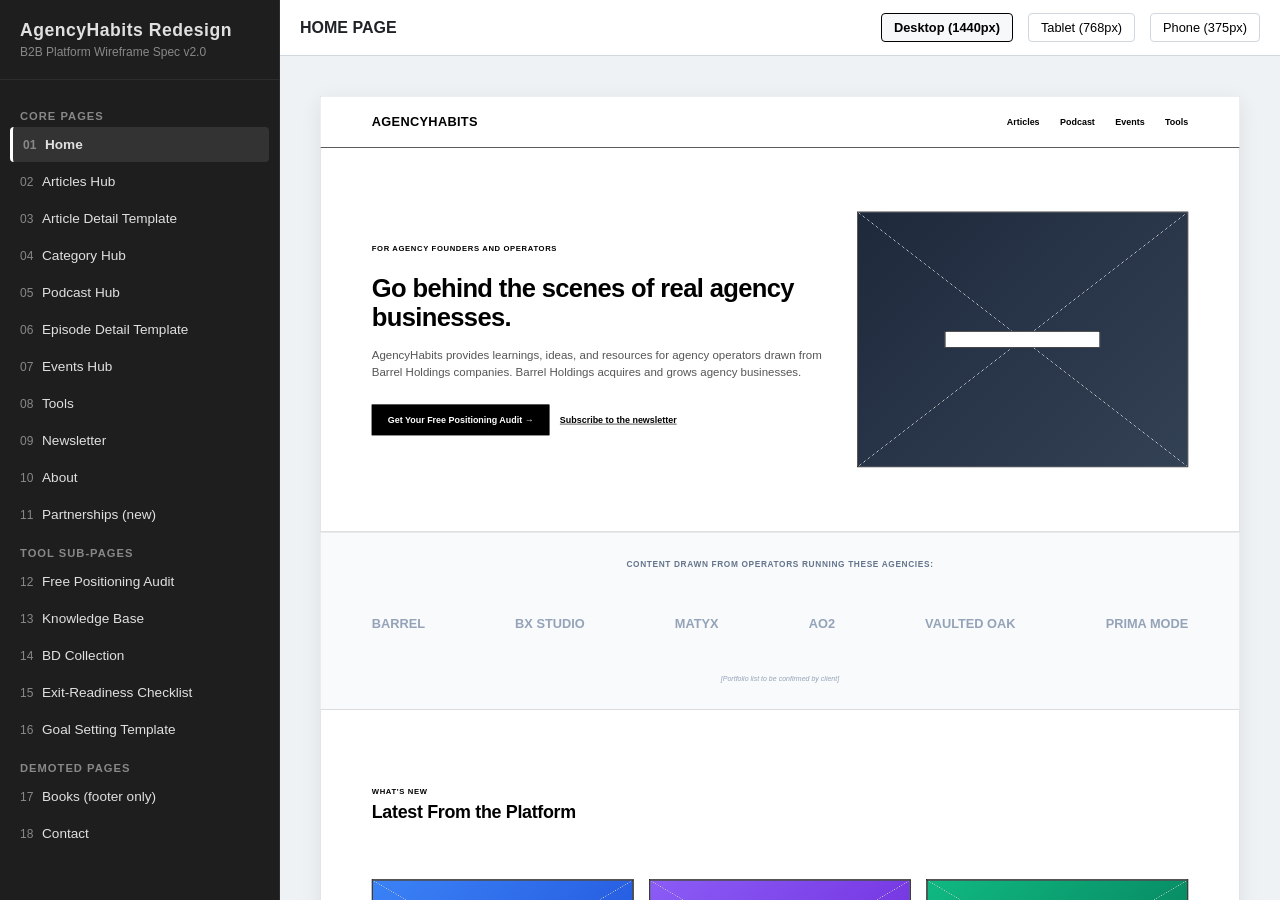
==== commit 6ca30bce: "fix(wireframe): resolve template literal escape syntax errors and sync pages to v2.3" ====
--- a/index.html
+++ b/index.html
@@ -4,7 +4,7 @@
   <meta charset="UTF-8">
   <meta name="viewport" content="width=device-width, initial-scale=1.0">
   <title>AgencyHabits Redesign — Wireframes Spec</title>
-  <link rel="stylesheet" href="styles.css">
+  <link rel="stylesheet" href="styles.css?v=2.3">
 </head>
 <body>
 
@@ -20,23 +20,23 @@
       <div class="menu-item active" data-page-id="home" onclick="navigateTo('home')">
         <span class="menu-item-num">01</span> Home
       </div>
-      <div class="menu-item" data-page-id="read" onclick="navigateTo('read')">
-        <span class="menu-item-num">02</span> Read (Articles Hub)
+      <div class="menu-item" data-page-id="articles" onclick="navigateTo('articles')">
+        <span class="menu-item-num">02</span> Articles Hub
+      </div>
+      <div class="menu-item" data-page-id="article_template" onclick="navigateTo('article_template')">
+        <span class="menu-item-num">03</span> Article Detail Template
       </div>
       <div class="menu-item" data-page-id="category_hub" onclick="navigateTo('category_hub')">
-        <span class="menu-item-num">03</span> Category Hub
+        <span class="menu-item-num">04</span> Category Hub
       </div>
-      <div class="menu-item" data-page-id="article_template" onclick="navigateTo('article_template')">
-        <span class="menu-item-num">04</span> Article Detail Template
-      </div>
-      <div class="menu-item" data-page-id="listen" onclick="navigateTo('listen')">
-        <span class="menu-item-num">05</span> Listen (Podcast Hub)
+      <div class="menu-item" data-page-id="podcast" onclick="navigateTo('podcast')">
+        <span class="menu-item-num">05</span> Podcast Hub
       </div>
       <div class="menu-item" data-page-id="episode_template" onclick="navigateTo('episode_template')">
         <span class="menu-item-num">06</span> Episode Detail Template
       </div>
-      <div class="menu-item" data-page-id="gather" onclick="navigateTo('gather')">
-        <span class="menu-item-num">07</span> Gather (Events Hub)
+      <div class="menu-item" data-page-id="events" onclick="navigateTo('events')">
+        <span class="menu-item-num">07</span> Events Hub
       </div>
       <div class="menu-item" data-page-id="tools" onclick="navigateTo('tools')">
         <span class="menu-item-num">08</span> Tools
@@ -47,13 +47,13 @@
       <div class="menu-item" data-page-id="about" onclick="navigateTo('about')">
         <span class="menu-item-num">10</span> About
       </div>
-      <div class="menu-item" data-page-id="start_here" onclick="navigateTo('start_here')">
-        <span class="menu-item-num">11</span> Start Here
+      <div class="menu-item" data-page-id="partnerships" onclick="navigateTo('partnerships')">
+        <span class="menu-item-num">11</span> Partnerships (new)
       </div>
 
       <div class="menu-section-title">Tool Sub-Pages</div>
       <div class="menu-item" data-page-id="foundation" onclick="navigateTo('foundation')">
-        <span class="menu-item-num">12</span> Foundation App
+        <span class="menu-item-num">12</span> Free Positioning Audit
       </div>
       <div class="menu-item" data-page-id="kb" onclick="navigateTo('kb')">
         <span class="menu-item-num">13</span> Knowledge Base
@@ -117,6 +117,6 @@
     </div>
   </div>
 
-  <script src="app.js"></script>
+  <script src="app.js?v=2.3"></script>
 </body>
 </html>
--- a/styles.css
+++ b/styles.css
@@ -338,8 +338,9 @@
 }
 
 .wf-footer-top {
-  display: flex;
-  justify-content: space-between;
+  display: grid;
+  grid-template-columns: 2fr 1fr 1fr 1fr;
+  gap: 48px;
   margin-bottom: 40px;
 }
 
@@ -799,6 +800,11 @@
   padding: 60px 40px !important;
 }
 
+.view-tablet .wf-footer-top {
+  grid-template-columns: repeat(2, 1fr) !important;
+  gap: 32px 24px !important;
+}
+
 /* Tablet Typography Overrides */
 .view-tablet .wf-h1 { font-size: 32px !important; line-height: 1.2 !important; }
 .view-tablet .wf-h2 { font-size: 24px !important; line-height: 1.25 !important; }
@@ -966,6 +972,7 @@
 
 /* 1. Footer layout fixes on mobile (stacked top, stacked bottom, 2-col links) */
 .view-phone .wf-footer-top {
+  display: flex !important;
   flex-direction: column !important;
   align-items: flex-start !important;
   gap: 32px !important;
@@ -1186,9 +1193,133 @@
   display: none !important;
 }
 
+/* Share Strip Mobile Stacking */
+.view-phone .wf-share-strip {
+  flex-direction: column !important;
+  align-items: flex-start !important;
+  gap: 12px !important;
+}
+
+.view-phone .wf-share-strip span {
+  margin-bottom: 4px !important;
+}
+
+.view-phone .wf-share-strip div {
+  width: 100% !important;
+  justify-content: flex-start !important;
+}
+
+/* Podcast Hero Mobile Stacking */
+.view-phone .wf-listen-hero-banner {
+  grid-template-columns: 1fr !important;
+  gap: 24px !important;
+  padding: 32px 20px !important;
+}
+
+.view-phone .wf-listen-hero-banner .wf-placeholder-box {
+  width: 120px !important;
+  height: 120px !important;
+  margin: 0 auto !important;
+}
+
+.view-phone .wf-listen-hero-banner > div:last-child {
+  display: flex !important;
+  flex-direction: column !important;
+  align-items: center !important;
+  text-align: center !important;
+}
+
+.view-phone .wf-listen-hero-banner > div:last-child div {
+  justify-content: center !important;
+}
+
+/* Episodes Feed & Archive List Mobile Adaptation */
+.view-phone .podcast-ep-item {
+  flex-direction: column !important;
+  gap: 16px !important;
+  padding: 16px !important;
+}
+
+.view-phone .podcast-ep-item .wf-placeholder-box {
+  width: 100% !important;
+  height: 160px !important;
+  flex-shrink: 0 !important;
+}
+
+.view-phone .wf-episodes-feed-header {
+  flex-direction: column !important;
+  align-items: flex-start !important;
+  gap: 16px !important;
+}
+
+.view-phone .wf-episodes-feed-header div[style*="display: flex"] {
+  width: 100% !important;
+  flex-direction: column !important;
+  gap: 8px !important;
+}
+
+.view-phone .wf-episodes-feed-header .wf-input-text {
+  width: 100% !important;
+}
+
+/* YouTube Shorts Grid Responsive Wrap */
+.view-tablet .wf-shorts-grid,
+.view-phone .wf-shorts-grid {
+  grid-template-columns: repeat(2, 1fr) !important;
+  gap: 16px !important;
+}
+
+/* Gather Archive Past Sessions Mobile Adaptation */
+.view-phone .wf-archive-header {
+  flex-direction: column !important;
+  align-items: flex-start !important;
+  gap: 16px !important;
+}
+
+.view-phone .wf-archive-header div[style*="display: flex"] {
+  width: 100% !important;
+  flex-direction: column !important;
+  gap: 8px !important;
+}
+
+.view-phone .wf-archive-header .wf-input-text {
+  width: 100% !important;
+}
+
+.view-tablet .gather-event-card {
+  grid-column: span 6 !important;
+}
+
+.view-phone .gather-event-card {
+  grid-column: span 12 !important;
+}
+
 /* Query targets window size below 768px (real mobile screen width) */
 @media (max-width: 767px) {
   .mobile-block-overlay {
     display: flex;
   }
 }
+
+/* 6. V2.3 ADDITIONS */
+.wf-badge-premium {
+  display: inline-block;
+  background-color: #000000;
+  color: #ffffff;
+  padding: 2px 8px;
+  font-size: 9px;
+  font-weight: 800;
+  letter-spacing: 0.5px;
+  text-transform: uppercase;
+}
+
+.wf-sponsor-card {
+  border: 1px solid var(--wf-border);
+  background-color: var(--wf-bg);
+  padding: 32px;
+  display: flex;
+  flex-direction: column;
+  justify-content: space-between;
+  height: 100%;
+}
+
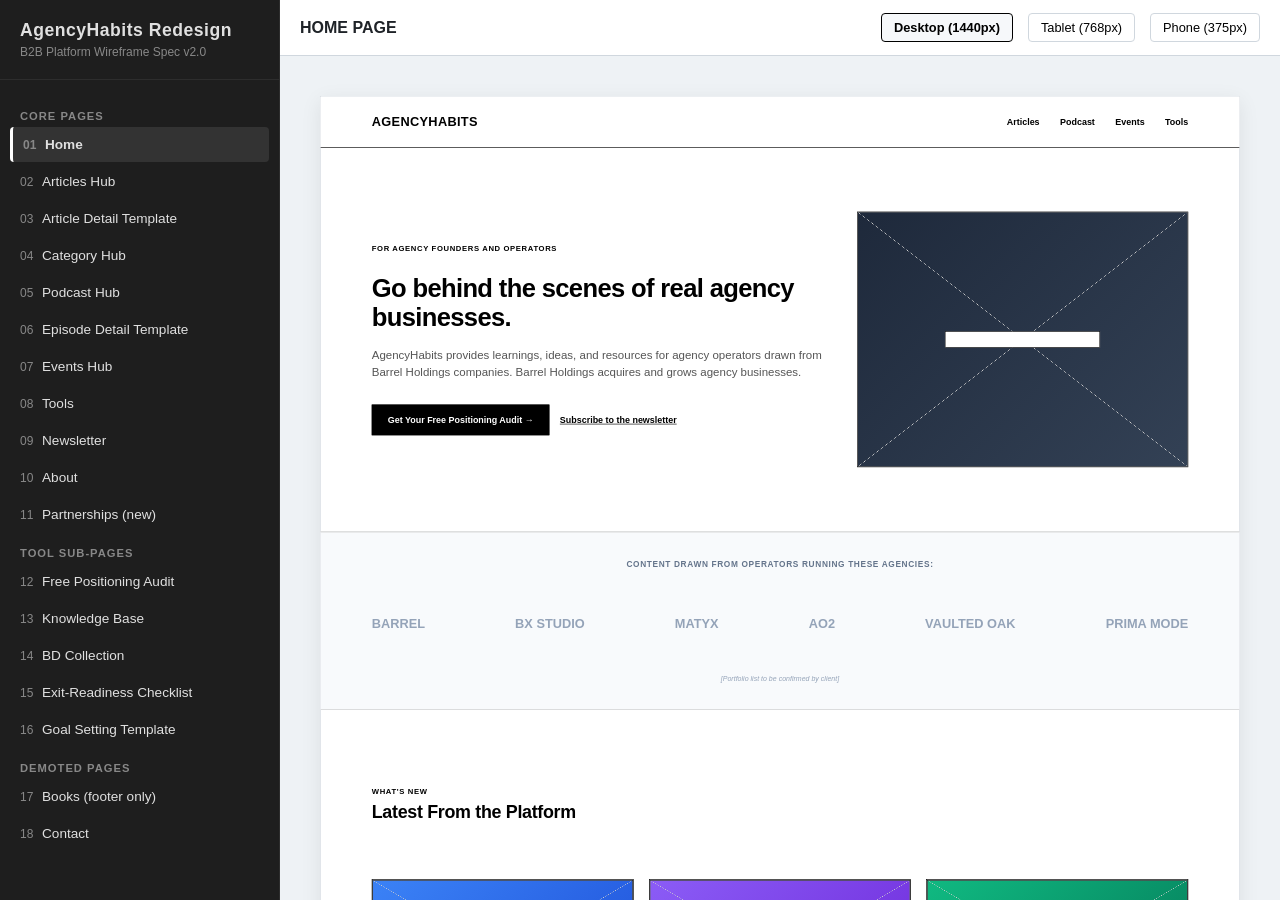
==== commit 3acaef83: "feat(wireframe): implement home page two-column start here, share order, category tab-toggling, part" ====
--- a/index.html
+++ b/index.html
@@ -105,6 +105,15 @@
         </div>
       </div>
     </div>
+
+    <!-- Sticky Mobile Bottom Bar (SIMULATION) -->
+    <div class="wf-sticky-mobile-bar" id="wf-sticky-mobile-bar">
+      <span style="font-size: 11px; font-weight: 700; letter-spacing: 0.5px; text-transform: uppercase; color: #ffffff;">Free Positioning Audit</span>
+      <div style="display: flex; gap: 8px; align-items: center;">
+        <button class="wf-btn" style="height: 32px; padding: 0 12px; font-size: 11px; background: #ffffff; color: #000000; border: 1px solid #ffffff; font-weight: bold; cursor: pointer;" onclick="window.open('https://foundation.agencyhabits.com', '_blank')">Get Free Audit →</button>
+        <button class="wf-btn" style="height: 32px; padding: 0 12px; font-size: 11px; background: transparent; color: #ffffff; border: 1px solid rgba(255,255,255,0.4); font-weight: bold; cursor: pointer;" onclick="navigateTo('newsletter')">Subscribe</button>
+      </div>
+    </div>
   </main>
 
 
--- a/styles.css
+++ b/styles.css
@@ -1323,3 +1323,19 @@
   height: 100%;
 }
 
+.wf-sticky-mobile-bar {
+  position: absolute;
+  bottom: 0;
+  left: 0;
+  right: 0;
+  height: 60px;
+  background-color: #000000;
+  color: #ffffff;
+  display: none; /* Controlled dynamically by JS scroll listener */
+  justify-content: space-between;
+  align-items: center;
+  padding: 0 20px;
+  box-shadow: 0 -4px 12px rgba(0, 0, 0, 0.2);
+  z-index: 100;
+}
+
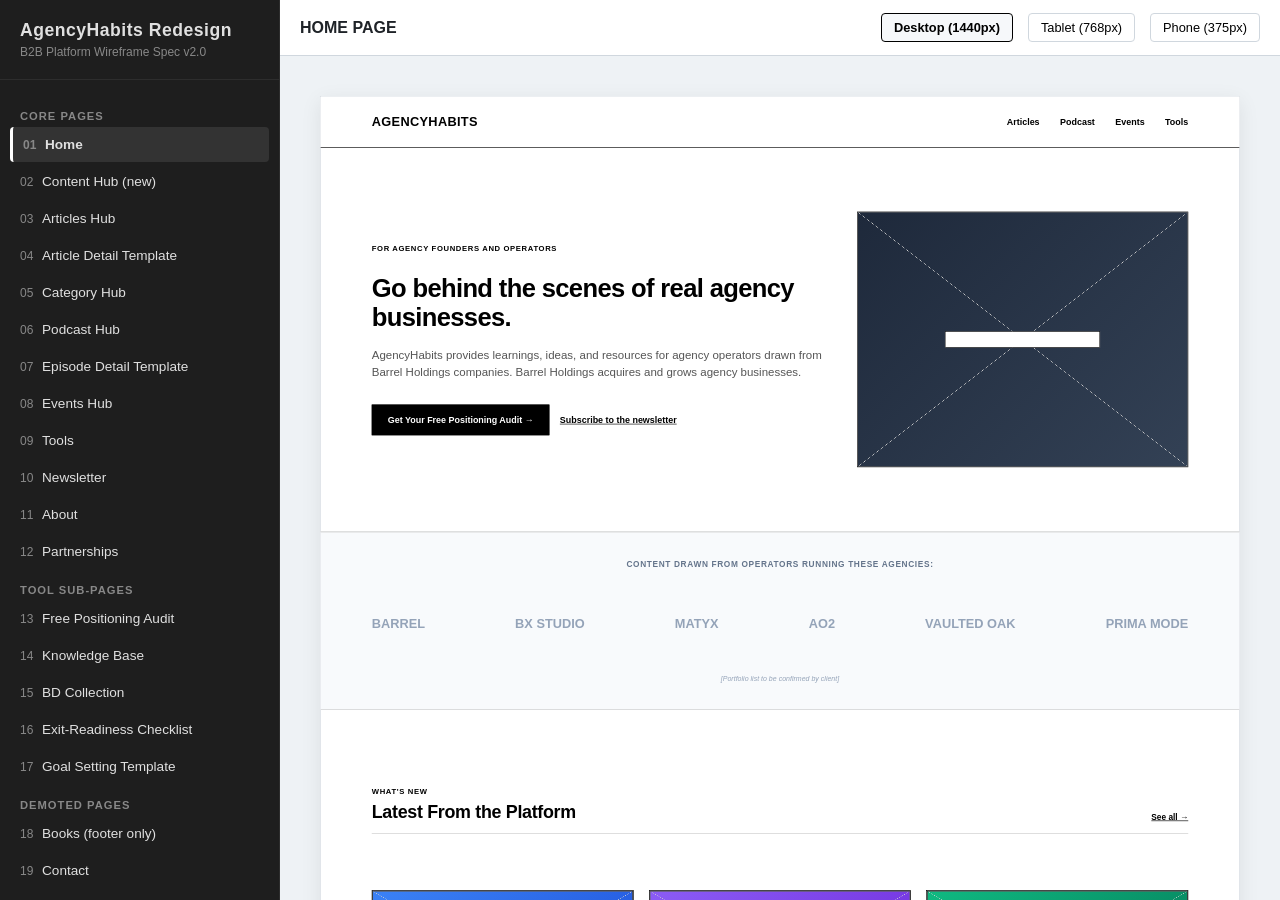
==== commit 47b3527c: "feat(wireframe): implement content hub page and navigation doorways" ====
--- a/index.html
+++ b/index.html
@@ -4,7 +4,7 @@
   <meta charset="UTF-8">
   <meta name="viewport" content="width=device-width, initial-scale=1.0">
   <title>AgencyHabits Redesign — Wireframes Spec</title>
-  <link rel="stylesheet" href="styles.css?v=2.3">
+  <link rel="stylesheet" href="styles.css?v=2.4">
 </head>
 <body>
 
@@ -20,60 +20,63 @@
       <div class="menu-item active" data-page-id="home" onclick="navigateTo('home')">
         <span class="menu-item-num">01</span> Home
       </div>
+      <div class="menu-item" data-page-id="content_hub" onclick="navigateTo('content_hub')">
+        <span class="menu-item-num">02</span> Content Hub (new)
+      </div>
       <div class="menu-item" data-page-id="articles" onclick="navigateTo('articles')">
-        <span class="menu-item-num">02</span> Articles Hub
+        <span class="menu-item-num">03</span> Articles Hub
       </div>
       <div class="menu-item" data-page-id="article_template" onclick="navigateTo('article_template')">
-        <span class="menu-item-num">03</span> Article Detail Template
+        <span class="menu-item-num">04</span> Article Detail Template
       </div>
       <div class="menu-item" data-page-id="category_hub" onclick="navigateTo('category_hub')">
-        <span class="menu-item-num">04</span> Category Hub
+        <span class="menu-item-num">05</span> Category Hub
       </div>
       <div class="menu-item" data-page-id="podcast" onclick="navigateTo('podcast')">
-        <span class="menu-item-num">05</span> Podcast Hub
+        <span class="menu-item-num">06</span> Podcast Hub
       </div>
       <div class="menu-item" data-page-id="episode_template" onclick="navigateTo('episode_template')">
-        <span class="menu-item-num">06</span> Episode Detail Template
+        <span class="menu-item-num">07</span> Episode Detail Template
       </div>
       <div class="menu-item" data-page-id="events" onclick="navigateTo('events')">
-        <span class="menu-item-num">07</span> Events Hub
+        <span class="menu-item-num">08</span> Events Hub
       </div>
       <div class="menu-item" data-page-id="tools" onclick="navigateTo('tools')">
-        <span class="menu-item-num">08</span> Tools
+        <span class="menu-item-num">09</span> Tools
       </div>
       <div class="menu-item" data-page-id="newsletter" onclick="navigateTo('newsletter')">
-        <span class="menu-item-num">09</span> Newsletter
+        <span class="menu-item-num">10</span> Newsletter
       </div>
       <div class="menu-item" data-page-id="about" onclick="navigateTo('about')">
-        <span class="menu-item-num">10</span> About
+        <span class="menu-item-num">11</span> About
       </div>
       <div class="menu-item" data-page-id="partnerships" onclick="navigateTo('partnerships')">
-        <span class="menu-item-num">11</span> Partnerships (new)
+        <span class="menu-item-num">12</span> Partnerships
       </div>
-
+ 
       <div class="menu-section-title">Tool Sub-Pages</div>
       <div class="menu-item" data-page-id="foundation" onclick="navigateTo('foundation')">
-        <span class="menu-item-num">12</span> Free Positioning Audit
+        <span class="menu-item-num">13</span> Free Positioning Audit
       </div>
       <div class="menu-item" data-page-id="kb" onclick="navigateTo('kb')">
-        <span class="menu-item-num">13</span> Knowledge Base
+        <span class="menu-item-num">14</span> Knowledge Base
       </div>
       <div class="menu-item" data-page-id="bizdev_collection" onclick="navigateTo('bizdev_collection')">
-        <span class="menu-item-num">14</span> BD Collection
+        <span class="menu-item-num">15</span> BD Collection
       </div>
       <div class="menu-item" data-page-id="exit_checklist" onclick="navigateTo('exit_checklist')">
-        <span class="menu-item-num">15</span> Exit-Readiness Checklist
+        <span class="menu-item-num">16</span> Exit-Readiness Checklist
       </div>
       <div class="menu-item" data-page-id="goal_template" onclick="navigateTo('goal_template')">
-        <span class="menu-item-num">16</span> Goal Setting Template
+        <span class="menu-item-num">17</span> Goal Setting Template
       </div>
-
+ 
       <div class="menu-section-title">Demoted Pages</div>
       <div class="menu-item" data-page-id="books" onclick="navigateTo('books')">
-        <span class="menu-item-num">17</span> Books (footer only)
+        <span class="menu-item-num">18</span> Books (footer only)
       </div>
       <div class="menu-item" data-page-id="contact" onclick="navigateTo('contact')">
-        <span class="menu-item-num">18</span> Contact
+        <span class="menu-item-num">19</span> Contact
       </div>
     </nav>
   </aside>
@@ -126,6 +129,6 @@
     </div>
   </div>
 
-  <script src="app.js?v=2.3"></script>
+  <script src="app.js?v=2.4"></script>
 </body>
 </html>
